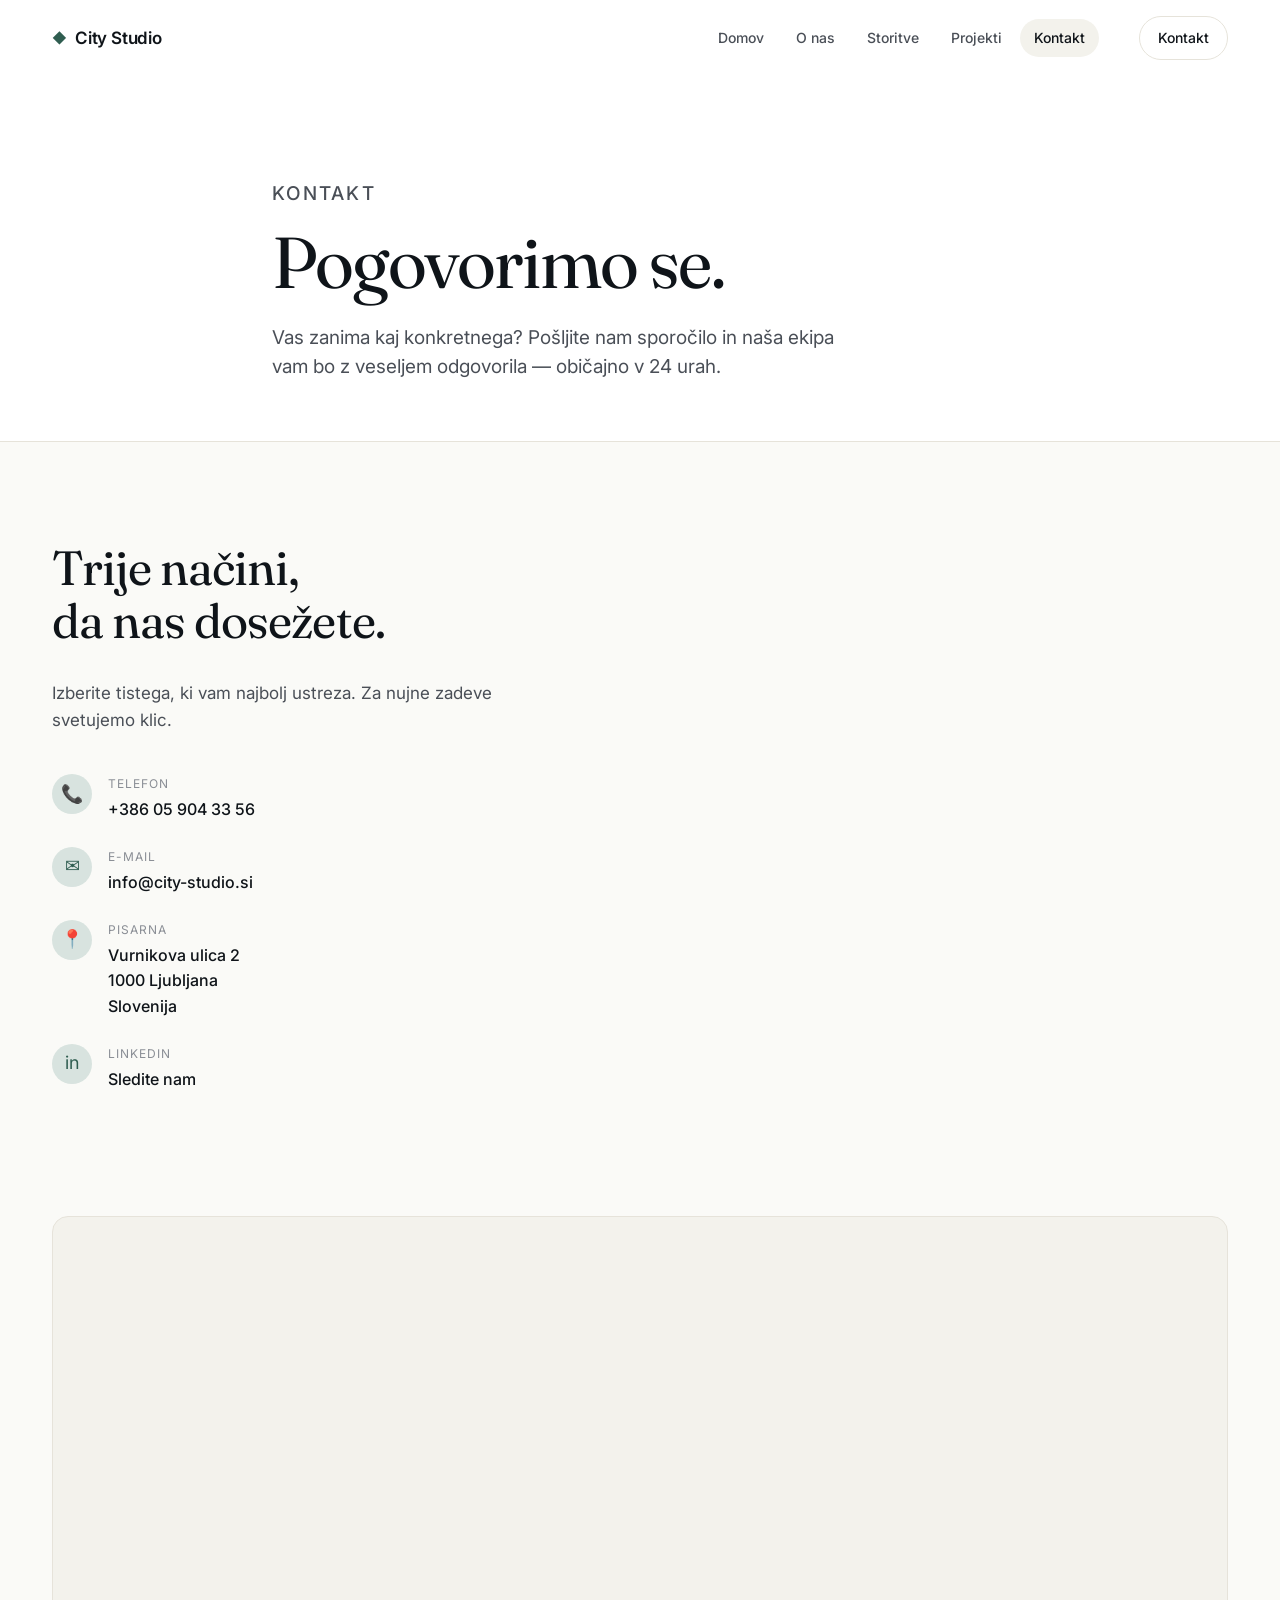
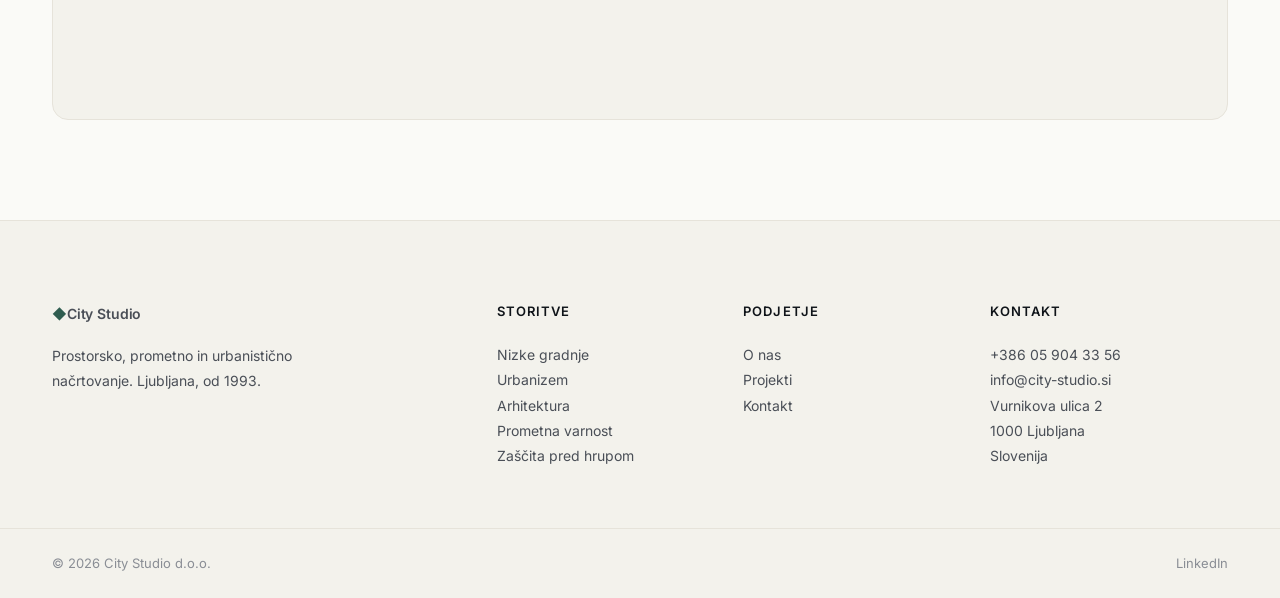
==== kontakt.html @ ad39e1c0 "Add files via upload" ====
<!DOCTYPE html>
<html lang="sl">
<head>
<meta charset="UTF-8" />
<meta name="viewport" content="width=device-width, initial-scale=1.0" />
<title>Kontakt — City Studio</title>
<meta name="description" content="Stopite v stik s City Studio. Pošljite povpraševanje, pokličite ali obiščite našo pisarno v Ljubljani." />
<link rel="preconnect" href="https://fonts.googleapis.com" />
<link rel="preconnect" href="https://fonts.gstatic.com" crossorigin />
<link href="https://fonts.googleapis.com/css2?family=Inter:wght@300;400;500;600;700;800&family=Fraunces:opsz,wght@9..144,300;9..144,400;9..144,500;9..144,600&display=swap" rel="stylesheet" />
<link rel="stylesheet" href="styles.css" />
</head>
<body>

<header class="nav" id="nav">
  <div class="nav__inner">
    <a class="nav__logo" href="index.html"><span class="logo-mark">◆</span><span class="logo-word">City Studio</span></a>
    <nav class="nav__links">
      <a href="index.html">Domov</a>
      <a href="o-nas.html">O nas</a>
      <a href="storitve.html">Storitve</a>
      <a href="projekti.html">Projekti</a>
      <a href="kontakt.html" class="is-active">Kontakt</a>
    </nav>
    <div class="nav__cta">
      <a href="kontakt.html" class="btn btn--ghost btn--sm">Kontakt</a>
    </div>
  </div>
</header>

<section class="page-head">
  <div class="container page-head__inner">
    <p class="eyebrow">Kontakt</p>
    <h1>Pogovorimo se.</h1>
    <p>Vas zanima kaj konkretnega? Pošljite nam sporočilo in naša ekipa vam bo z veseljem odgovorila — običajno v 24 urah.</p>
  </div>
</section>

<section class="contact">
  <div class="container">
    <div class="contact__grid">

      <div class="contact-info">
        <h2>Trije načini,<br/>da nas dosežete.</h2>
        <p>Izberite tistega, ki vam najbolj ustreza. Za nujne zadeve svetujemo klic.</p>

        <div class="contact-detail">
          <div class="contact-detail__icon">📞</div>
          <div class="contact-detail__body">
            <span class="contact-detail__label">Telefon</span>
            <span class="contact-detail__value"><a href="tel:+386059043356">+386 05 904 33 56</a></span>
          </div>
        </div>

        <div class="contact-detail">
          <div class="contact-detail__icon">✉</div>
          <div class="contact-detail__body">
            <span class="contact-detail__label">E-mail</span>
            <span class="contact-detail__value"><a href="mailto:info@city-studio.si">info@city-studio.si</a></span>
          </div>
        </div>

        <div class="contact-detail">
          <div class="contact-detail__icon">📍</div>
          <div class="contact-detail__body">
            <span class="contact-detail__label">Pisarna</span>
            <span class="contact-detail__value">Vurnikova ulica 2<br/>1000 Ljubljana<br/>Slovenija</span>
          </div>
        </div>

        <div class="contact-detail">
          <div class="contact-detail__icon">in</div>
          <div class="contact-detail__body">
            <span class="contact-detail__label">LinkedIn</span>
            <span class="contact-detail__value"><a href="https://www.linkedin.com/company/city-studio1/" target="_blank" rel="noopener">Sledite nam</a></span>
          </div>
        </div>
      </div>

      <form class="contact-form" style="display:none;">
      </form>

    </div>
  </div>
</section>

<section style="padding: 0 0 100px;">
  <div class="container">
    <div style="position: relative; border-radius: var(--radius); overflow: hidden; border: 1px solid var(--line); aspect-ratio: 21/9; background: var(--bg-soft);">
      <iframe
        src="https://www.openstreetmap.org/export/embed.html?bbox=14.495%2C46.045%2C14.515%2C46.055&layer=mapnik&marker=46.050%2C14.505"
        style="width:100%; height:100%; border:0; filter: saturate(0.8);"
        title="Lokacija City Studio">
      </iframe>
    </div>
  </div>
</section>

<footer class="footer">
  <div class="container footer__inner">
    <div class="footer__col">
      <a class="nav__logo" href="index.html"><span class="logo-mark">◆</span><span class="logo-word">City Studio</span></a>
      <p class="footer__tag">Prostorsko, prometno in urbanistično načrtovanje. Ljubljana, od 1993.</p>
    </div>
    <div class="footer__col">
      <h4>Storitve</h4>
      <a href="storitve.html">Nizke gradnje</a>
      <a href="storitve.html">Urbanizem</a>
      <a href="storitve.html">Arhitektura</a>
      <a href="storitve.html">Prometna varnost</a>
      <a href="storitve.html">Zaščita pred hrupom</a>
    </div>
    <div class="footer__col">
      <h4>Podjetje</h4>
      <a href="o-nas.html">O nas</a>
      <a href="projekti.html">Projekti</a>
      <a href="kontakt.html">Kontakt</a>
    </div>
    <div class="footer__col">
      <h4>Kontakt</h4>
      <a href="tel:+386059043356">+386 05 904 33 56</a>
      <a href="mailto:info@city-studio.si">info@city-studio.si</a>
      <p>Vurnikova ulica 2<br/>1000 Ljubljana<br/>Slovenija</p>
    </div>
  </div>
  <div class="footer__bottom">
    <div class="container">
      <span>© 2026 City Studio d.o.o.</span>
      <span><a href="https://www.linkedin.com/company/city-studio1/" target="_blank" rel="noopener">LinkedIn</a></span>
    </div>
  </div>
</footer>

<script src="script.js"></script>
</body>
</html>
---- styles.css ----
/* ============ RESET & BASE ============ */
*, *::before, *::after { box-sizing: border-box; margin: 0; padding: 0; }
html { scroll-behavior: smooth; -webkit-text-size-adjust: 100%; }
body {
  font-family: 'Inter', -apple-system, BlinkMacSystemFont, sans-serif;
  font-size: 16px;
  line-height: 1.6;
  color: var(--ink);
  background: var(--bg);
  -webkit-font-smoothing: antialiased;
  overflow-x: hidden;
}
img { max-width: 100%; display: block; }
a { color: inherit; text-decoration: none; }
button { font: inherit; cursor: pointer; border: none; background: none; }

:root {
  --bg: #fafaf7;
  --bg-soft: #f3f2ec;
  --ink: #0f1419;
  --ink-soft: #4a4f57;
  --ink-mute: #8a8e95;
  --line: #e6e3da;
  --accent: #2f5d50;
  --accent-soft: #d8e3df;
  --white: #ffffff;
  --shadow-sm: 0 1px 2px rgba(15,20,25,0.04), 0 4px 12px rgba(15,20,25,0.04);
  --shadow-md: 0 4px 12px rgba(15,20,25,0.06), 0 12px 32px rgba(15,20,25,0.06);
  --shadow-lg: 0 12px 40px rgba(15,20,25,0.08), 0 24px 60px rgba(15,20,25,0.08);
  --radius: 16px;
  --radius-lg: 24px;
  --radius-sm: 10px;
  --ease: cubic-bezier(0.22, 1, 0.36, 1);
}

.container {
  width: 100%;
  max-width: 1240px;
  margin: 0 auto;
  padding: 0 32px;
}

.eyebrow {
  font-size: 13px;
  font-weight: 500;
  letter-spacing: 0.12em;
  text-transform: uppercase;
  color: var(--accent);
  margin-bottom: 16px;
}
.section-title {
  font-family: 'Fraunces', Georgia, serif;
  font-size: clamp(2rem, 5vw, 3.5rem);
  font-weight: 400;
  line-height: 1.05;
  letter-spacing: -0.02em;
  color: var(--ink);
}
.section-title em { font-style: italic; color: var(--accent); }
.section-title--light { color: var(--white); }
.muted { color: var(--ink-mute); font-weight: 300; }

/* ============ BUTTONS ============ */
.btn {
  display: inline-flex;
  align-items: center;
  gap: 8px;
  padding: 14px 24px;
  border-radius: 999px;
  font-weight: 500;
  font-size: 15px;
  transition: all 0.3s var(--ease);
  white-space: nowrap;
  border: 1px solid transparent;
}
.btn--sm { padding: 10px 18px; font-size: 14px; }
.btn--primary { background: var(--ink); color: var(--white); }
.btn--primary:hover { background: var(--accent); transform: translateY(-1px); }
.btn--ghost { background: transparent; color: var(--ink); border-color: var(--line); }
.btn--ghost:hover { border-color: var(--ink); background: var(--white); }
.btn--white { background: var(--white); color: var(--ink); }
.btn--white:hover { background: var(--accent); color: var(--white); transform: translateY(-1px); }
.btn--ghost-light { background: transparent; color: var(--white); border-color: rgba(255,255,255,0.3); }
.btn--ghost-light:hover { background: rgba(255,255,255,0.1); border-color: var(--white); }
.btn .arrow { transition: transform 0.3s var(--ease); display: inline-block; }
.btn:hover .arrow { transform: translateX(4px); }

/* ============ NAV ============ */
.nav {
  position: fixed;
  top: 0; left: 0; right: 0;
  z-index: 100;
  padding: 16px 0;
  transition: all 0.4s var(--ease);
}
.nav.is-scrolled {
  background: rgba(250, 250, 247, 0.85);
  backdrop-filter: saturate(180%) blur(20px);
  -webkit-backdrop-filter: saturate(180%) blur(20px);
  border-bottom: 1px solid var(--line);
}
.nav__inner {
  max-width: 1240px;
  margin: 0 auto;
  padding: 0 32px;
  display: flex;
  align-items: center;
  gap: 32px;
}
.nav__logo {
  display: flex;
  align-items: center;
  gap: 8px;
  font-weight: 600;
  font-size: 17px;
  letter-spacing: -0.01em;
}
.logo-mark { color: var(--accent); font-size: 14px; }
.logo-img {
  height: 40px;
  width: auto;
  display: block;
  object-fit: contain;
}
.nav__links {
  display: flex;
  gap: 4px;
  margin-left: auto;
  margin-right: 8px;
}
.nav__links a {
  padding: 8px 14px;
  border-radius: 999px;
  font-size: 14px;
  font-weight: 500;
  color: var(--ink-soft);
  transition: all 0.2s var(--ease);
}
.nav__links a:hover { color: var(--ink); background: var(--bg-soft); }
.nav__links a.is-active { color: var(--ink); background: var(--bg-soft); }
.nav__cta { display: flex; align-items: center; }
.nav__burger {
  display: none;
  width: 40px; height: 40px;
  flex-direction: column;
  justify-content: center;
  align-items: center;
  gap: 5px;
  margin-left: auto;
}
.nav__burger span {
  display: block;
  width: 20px; height: 1.5px;
  background: var(--ink);
  transition: all 0.3s var(--ease);
}
.nav__burger.is-open span:nth-child(1) { transform: translateY(6.5px) rotate(45deg); }
.nav__burger.is-open span:nth-child(2) { opacity: 0; }
.nav__burger.is-open span:nth-child(3) { transform: translateY(-6.5px) rotate(-45deg); }

/* ============ HERO ============ */
.hero {
  position: relative;
  min-height: 100vh;
  padding: 160px 0 100px;
  display: flex;
  align-items: center;
  overflow: hidden;
}
.hero__bg {
  position: absolute;
  inset: 0;
  background:
    radial-gradient(circle at 80% 20%, rgba(47,93,80,0.06), transparent 50%),
    radial-gradient(circle at 20% 80%, rgba(216,227,223,0.4), transparent 50%);
  pointer-events: none;
}
.hero__inner {
  position: relative;
  z-index: 2;
  max-width: 900px;
  margin-left: 95px;
}
.hero__eyebrow {
  display: inline-flex;
  align-items: center;
  gap: 10px;
  padding: 8px 14px;
  background: var(--white);
  border: 1px solid var(--line);
  border-radius: 999px;
  font-size: 13px;
  font-weight: 500;
  color: var(--ink-soft);
  margin-bottom: 32px;
  box-shadow: var(--shadow-sm);
}
.hero__eyebrow .dot {
  width: 6px; height: 6px;
  background: var(--accent);
  border-radius: 50%;
  box-shadow: 0 0 0 4px var(--accent-soft);
  animation: pulse 2s ease-in-out infinite;
}
@keyframes pulse {
  0%, 100% { opacity: 1; }
  50% { opacity: 0.5; }
}
.hero__title {
  font-family: 'Fraunces', Georgia, serif;
  font-size: clamp(3rem, 9vw, 7rem);
  font-weight: 400;
  line-height: 0.98;
  letter-spacing: -0.035em;
  margin-bottom: 32px;
  color: var(--ink);
}
.hero__lede {
  font-size: clamp(17px, 1.6vw, 21px);
  line-height: 1.55;
  color: var(--ink-soft);
  max-width: 620px;
  margin-bottom: 40px;
}
.hero__actions {
  display: flex;
  gap: 12px;
  flex-wrap: wrap;
}
.hero__scroll {
  position: absolute;
  bottom: -60px;
  left: 32px;
  display: flex;
  align-items: center;
  gap: 12px;
  font-size: 12px;
  letter-spacing: 0.15em;
  text-transform: uppercase;
  color: var(--ink-mute);
  font-weight: 500;
}
.hero__scroll .line {
  width: 60px;
  height: 1px;
  background: var(--ink-mute);
  position: relative;
  overflow: hidden;
}
.hero__scroll .line::after {
  content: '';
  position: absolute;
  top: 0; left: -100%;
  width: 100%; height: 100%;
  background: var(--ink);
  animation: slideLine 2.5s var(--ease) infinite;
}
@keyframes slideLine {
  to { left: 100%; }
}
.hero__photo {
  position: absolute;
  top: 50%; left: 65%;
  width: 28%;
  height: 48%;
  transform: translate(calc(-50% - 40px), -50%) scale(1);
  transform-origin: center center;
  border-radius: var(--radius-lg);
  overflow: hidden;
  box-shadow: var(--shadow-lg);
  z-index: 1;
  transition: none !important;
}
.hero__photo img {
  width: 100%; height: 100%;
  object-fit: cover;
  filter: saturate(0.85) contrast(1.05);
}
@media (max-width: 900px) {
  .hero__photo { display: none; }
  .hero { padding: 120px 0 60px; }
}

/* ============ TRUSTED ============ */
.trusted {
  padding: 60px 0;
  border-top: 1px solid var(--line);
  border-bottom: 1px solid var(--line);
  background: var(--white);
}
.trusted__label {
  font-size: 12px;
  letter-spacing: 0.15em;
  text-transform: uppercase;
  color: var(--ink-mute);
  text-align: center;
  margin-bottom: 28px;
  font-weight: 500;
}
.trusted__logos {
  display: flex;
  flex-wrap: wrap;
  justify-content: center;
  align-items: center;
  gap: 48px;
  font-family: 'Fraunces', Georgia, serif;
  font-size: 22px;
  font-weight: 500;
  color: var(--ink-soft);
  font-style: italic;
}
.trusted__logos span {
  opacity: 0.7;
  transition: opacity 0.3s var(--ease);
}
.trusted__logos span:hover { opacity: 1; }
@media (max-width: 700px) {
  .trusted__logos { gap: 24px; font-size: 18px; }
}

/* ============ STATS ============ */
.stats {
  padding: 140px 0 100px;
  position: relative;
}
.stats__head { max-width: 700px; margin-bottom: 80px; }
.stats__grid {
  display: grid;
  grid-template-columns: repeat(4, 1fr);
  gap: 1px;
  background: var(--line);
  border-top: 1px solid var(--line);
  border-bottom: 1px solid var(--line);
}
.stat {
  background: var(--bg);
  padding: 48px 32px;
  transition: background 0.3s var(--ease);
}
.stat:hover { background: var(--white); }
.stat__num {
  font-family: 'Fraunces', Georgia, serif;
  font-size: clamp(3rem, 6vw, 5rem);
  font-weight: 400;
  line-height: 1;
  letter-spacing: -0.03em;
  color: var(--ink);
  margin-bottom: 16px;
}
.stat__num::after {
  content: '+';
  color: var(--accent);
  margin-left: 4px;
}
.stat__label {
  font-size: 14px;
  color: var(--ink-soft);
  line-height: 1.4;
}
@media (max-width: 800px) {
  .stats__grid { grid-template-columns: repeat(2, 1fr); }
}
@media (max-width: 480px) {
  .stats__grid { grid-template-columns: 1fr; }
}

/* ============ SERVICES ============ */
.services { padding: 100px 0; background: var(--white); }
.services__head { max-width: 700px; margin-bottom: 64px; }
.services__grid {
  display: grid;
  grid-template-columns: repeat(3, 1fr);
  gap: 20px;
}
.service-card {
  position: relative;
  padding: 36px 32px;
  background: var(--bg);
  border-radius: var(--radius);
  border: 1px solid var(--line);
  transition: all 0.4s var(--ease);
  display: flex;
  flex-direction: column;
  gap: 16px;
  min-height: 240px;
}
.service-card:hover {
  background: var(--white);
  border-color: var(--accent);
  transform: translateY(-4px);
  box-shadow: var(--shadow-md);
}
.service-card__num {
  font-family: 'Fraunces', Georgia, serif;
  font-size: 14px;
  font-style: italic;
  color: var(--accent);
  letter-spacing: 0.05em;
}
.service-card h3 {
  font-size: 22px;
  font-weight: 600;
  letter-spacing: -0.015em;
  color: var(--ink);
}
.service-card p {
  font-size: 15px;
  color: var(--ink-soft);
  line-height: 1.55;
}
.service-card__arrow {
  margin-top: auto;
  font-size: 20px;
  color: var(--ink);
  transition: transform 0.3s var(--ease);
}
.service-card:hover .service-card__arrow {
  transform: translateX(6px);
  color: var(--accent);
}
@media (max-width: 900px) { .services__grid { grid-template-columns: repeat(2, 1fr); } }
@media (max-width: 600px) { .services__grid { grid-template-columns: 1fr; } }

/* ============ FEATURED PROJECTS ============ */
.featured {
  padding: 100px 0;
  background: var(--bg);
  overflow: hidden;
}
.featured__head { margin-bottom: 56px; }
.featured__track {
  display: flex;
  gap: 24px;
  padding: 0 32px 24px;
  overflow-x: auto;
  scroll-snap-type: x mandatory;
  scrollbar-width: none;
  cursor: grab;
}
.featured__track::-webkit-scrollbar { display: none; }
.featured__track.is-dragging { cursor: grabbing; }
.project-card {
  flex: 0 0 380px;
  scroll-snap-align: start;
  background: var(--white);
  border-radius: var(--radius);
  overflow: hidden;
  border: 1px solid var(--line);
  transition: all 0.4s var(--ease);
}
.project-card:hover {
  transform: translateY(-6px);
  box-shadow: var(--shadow-md);
}
.project-card__img {
  height: 260px;
  overflow: hidden;
  position: relative;
}
.project-card__img img {
  width: 100%; height: 100%;
  object-fit: cover;
  transition: transform 0.6s var(--ease);
}
.project-card:hover .project-card__img img { transform: scale(1.05); }
.project-card__body { padding: 24px 28px 28px; }
.project-card__tag {
  display: inline-block;
  font-size: 12px;
  font-weight: 500;
  letter-spacing: 0.05em;
  color: var(--accent);
  background: var(--accent-soft);
  padding: 4px 10px;
  border-radius: 999px;
  margin-bottom: 12px;
}
.project-card h3 {
  font-size: 18px;
  font-weight: 600;
  line-height: 1.3;
  color: var(--ink);
  margin-bottom: 8px;
}
.project-card p {
  font-size: 14px;
  color: var(--ink-soft);
  line-height: 1.5;
}
.featured__more { margin-top: 48px; text-align: center; }

/* ============ TESTIMONIAL ============ */
.testimonial {
  padding: 120px 0;
  background: var(--white);
}
.testimonial__inner {
  max-width: 860px;
  margin: 0 auto;
  text-align: center;
  position: relative;
}
.quote-mark {
  font-family: 'Fraunces', Georgia, serif;
  font-size: 120px;
  line-height: 0.5;
  color: var(--accent);
  display: block;
  margin-bottom: 24px;
  font-style: italic;
}
.testimonial__inner blockquote {
  font-family: 'Fraunces', Georgia, serif;
  font-size: clamp(22px, 3vw, 32px);
  font-weight: 400;
  line-height: 1.35;
  color: var(--ink);
  letter-spacing: -0.01em;
  margin-bottom: 40px;
}
.testimonial__who {
  display: flex;
  align-items: center;
  gap: 16px;
  justify-content: center;
}
.testimonial__avatar {
  width: 52px; height: 52px;
  border-radius: 50%;
  background: var(--accent);
  color: var(--white);
  display: flex;
  align-items: center;
  justify-content: center;
  font-weight: 600;
  font-size: 20px;
}
.testimonial__name { font-weight: 600; color: var(--ink); }
.testimonial__role { font-size: 14px; color: var(--ink-mute); }

/* ============ CTA ============ */
.cta {
  padding: 120px 0;
  background: var(--ink);
  color: var(--white);
  position: relative;
  overflow: hidden;
}
.cta::before {
  content: '';
  position: absolute;
  top: -50%; right: -20%;
  width: 800px; height: 800px;
  background: radial-gradient(circle, var(--accent) 0%, transparent 60%);
  opacity: 0.4;
  pointer-events: none;
}
.cta__inner { position: relative; z-index: 1; text-align: center; }
.cta__sub {
  font-size: 18px;
  color: rgba(255,255,255,0.7);
  margin: 24px 0 40px;
}
.cta__actions {
  display: flex;
  gap: 12px;
  justify-content: center;
  flex-wrap: wrap;
}

/* ============ FOOTER ============ */
.footer {
  background: var(--bg-soft);
  padding: 80px 0 0;
  border-top: 1px solid var(--line);
}
.footer__inner {
  display: grid;
  grid-template-columns: 2fr 1fr 1fr 1.2fr;
  gap: 48px;
  padding-bottom: 60px;
}
.footer__col h4 {
  font-size: 13px;
  font-weight: 600;
  letter-spacing: 0.08em;
  text-transform: uppercase;
  color: var(--ink);
  margin-bottom: 20px;
}
.footer__col a, .footer__col p {
  display: block;
  font-size: 14px;
  color: var(--ink-soft);
  line-height: 1.8;
  transition: color 0.2s var(--ease);
}
.footer__col a:hover { color: var(--accent); }
.footer__tag {
  font-size: 15px;
  color: var(--ink-soft);
  line-height: 1.55;
  margin-top: 16px;
  max-width: 280px;
}
.footer__bottom {
  border-top: 1px solid var(--line);
  padding: 24px 0;
  font-size: 13px;
  color: var(--ink-mute);
}
.footer__bottom .container {
  display: flex;
  justify-content: space-between;
  align-items: center;
}
.footer__bottom a:hover { color: var(--accent); }
@media (max-width: 800px) {
  .footer__inner { grid-template-columns: 1fr 1fr; }
}
@media (max-width: 500px) {
  .footer__inner { grid-template-columns: 1fr; }
  .footer__bottom .container { flex-direction: column; gap: 8px; }
}

/* ============ PAGE-SPECIFIC: page header ============ */
.page-head {
  padding: 180px 0 60px;
  background: var(--white);
  border-bottom: 1px solid var(--line);
}
.page-head__inner { max-width: 800px; }
.page-head h1 {
  font-family: 'Fraunces', Georgia, serif;
  font-size: clamp(2.5rem, 6vw, 4.5rem);
  font-weight: 400;
  line-height: 1.05;
  letter-spacing: -0.025em;
  margin-bottom: 24px;
}
.page-head p {
  font-size: 19px;
  color: var(--ink-soft);
  line-height: 1.5;
  max-width: 600px;
}

/* ============ ABOUT / TEAM ============ */
.about-intro { padding: 100px 0; }
.about-intro__grid {
  display: grid;
  grid-template-columns: 1fr 1.4fr;
  gap: 80px;
  align-items: start;
}
.about-intro h2 {
  font-family: 'Fraunces', Georgia, serif;
  font-size: clamp(2rem, 4vw, 2.8rem);
  font-weight: 400;
  line-height: 1.15;
  letter-spacing: -0.02em;
  position: sticky;
  top: 120px;
}
.about-intro p {
  font-size: 18px;
  line-height: 1.65;
  color: var(--ink-soft);
  margin-bottom: 24px;
}
.about-intro p strong { color: var(--ink); font-weight: 500; }
@media (max-width: 800px) {
  .about-intro__grid { grid-template-columns: 1fr; gap: 32px; }
  .about-intro h2 { position: static; }
}

.team { padding: 100px 0; background: var(--white); }
.team__head { max-width: 700px; margin-bottom: 56px; }
.team__grid {
  display: grid;
  grid-template-columns: repeat(3, 1fr);
  gap: 20px;
}
.team-card {
  background: var(--bg);
  border: 1px solid var(--line);
  border-radius: var(--radius);
  padding: 32px 28px;
  transition: all 0.4s var(--ease);
  position: relative;
  overflow: hidden;
}
.team-card:hover {
  transform: translateY(-4px);
  box-shadow: var(--shadow-md);
  border-color: var(--accent);
}
.team-card__avatar {
  width: 64px; height: 64px;
  border-radius: 50%;
  background: var(--accent-soft);
  color: var(--accent);
  display: flex;
  align-items: center;
  justify-content: center;
  font-family: 'Fraunces', Georgia, serif;
  font-size: 24px;
  font-weight: 500;
  margin-bottom: 20px;
}
.team-card h3 {
  font-size: 20px;
  font-weight: 600;
  margin-bottom: 4px;
  color: var(--ink);
}
.team-card__role {
  font-size: 13px;
  color: var(--accent);
  font-weight: 500;
  margin-bottom: 20px;
  display: block;
}
.team-card__stats {
  display: flex;
  flex-direction: column;
  gap: 10px;
  margin-bottom: 20px;
}
.stat-row {
  display: flex;
  justify-content: space-between;
  font-size: 13px;
  color: var(--ink-soft);
}
.stat-row__bar {
  flex: 1;
  height: 4px;
  background: var(--line);
  border-radius: 2px;
  margin: 0 12px;
  overflow: hidden;
  position: relative;
}
.stat-row__bar::after {
  content: '';
  position: absolute;
  top: 0; left: 0; bottom: 0;
  width: var(--w, 0%);
  background: var(--accent);
  border-radius: 2px;
}
.team-card__detail {
  font-size: 13px;
  color: var(--ink-mute);
  padding-top: 16px;
  border-top: 1px solid var(--line);
  line-height: 1.5;
}
.team-card__detail span { display: block; margin-bottom: 4px; }
.team-card__detail b { color: var(--ink); font-weight: 500; }
@media (max-width: 900px) { .team__grid { grid-template-columns: repeat(2, 1fr); } }
@media (max-width: 600px) { .team__grid { grid-template-columns: 1fr; } }

/* ============ PROJECTS PAGE ============ */
.projects-filter {
  padding: 32px 0;
  background: var(--white);
  border-bottom: 1px solid var(--line);
  position: sticky;
  top: 72px;
  z-index: 50;
}
.projects-filter__row {
  display: flex;
  gap: 8px;
  flex-wrap: wrap;
  align-items: center;
}
.projects-filter__label {
  font-size: 13px;
  color: var(--ink-mute);
  margin-right: 12px;
  font-weight: 500;
}
.filter-btn {
  padding: 8px 16px;
  border-radius: 999px;
  font-size: 13px;
  font-weight: 500;
  color: var(--ink-soft);
  background: transparent;
  border: 1px solid var(--line);
  transition: all 0.2s var(--ease);
}
.filter-btn:hover { border-color: var(--ink); color: var(--ink); }
.filter-btn.is-active {
  background: var(--ink);
  border-color: var(--ink);
  color: var(--white);
}

.projects-list { padding: 60px 0 120px; }
.projects-list__grid {
  display: grid;
  grid-template-columns: repeat(2, 1fr);
  gap: 16px;
}
.project-row {
  display: flex;
  align-items: center;
  gap: 24px;
  padding: 24px;
  background: var(--white);
  border: 1px solid var(--line);
  border-radius: var(--radius-sm);
  transition: all 0.3s var(--ease);
  cursor: pointer;
}
.project-row:hover {
  border-color: var(--accent);
  transform: translateX(4px);
}
.project-row__num {
  font-family: 'Fraunces', Georgia, serif;
  font-size: 14px;
  font-style: italic;
  color: var(--ink-mute);
  min-width: 36px;
}
.project-row__body { flex: 1; }
.project-row__body h3 {
  font-size: 16px;
  font-weight: 500;
  line-height: 1.4;
  color: var(--ink);
  margin-bottom: 4px;
}
.project-row__body p {
  font-size: 13px;
  color: var(--ink-mute);
}
.project-row__arrow {
  color: var(--ink-mute);
  transition: all 0.3s var(--ease);
}
.project-row:hover .project-row__arrow { color: var(--accent); transform: translateX(4px); }
@media (max-width: 700px) {
  .projects-list__grid { grid-template-columns: 1fr; }
}

/* ============ CONTACT ============ */
.contact { padding: 100px 0; }
.contact__grid {
  display: grid;
  grid-template-columns: 1fr 1.2fr;
  gap: 80px;
  align-items: start;
}
.contact-info h2 {
  font-family: 'Fraunces', Georgia, serif;
  font-size: clamp(2rem, 4vw, 3rem);
  font-weight: 400;
  line-height: 1.1;
  letter-spacing: -0.02em;
  margin-bottom: 32px;
}
.contact-info p {
  font-size: 17px;
  color: var(--ink-soft);
  line-height: 1.6;
  margin-bottom: 40px;
}
.contact-detail {
  display: flex;
  gap: 16px;
  margin-bottom: 24px;
  align-items: flex-start;
}
.contact-detail__icon {
  width: 40px; height: 40px;
  border-radius: 50%;
  background: var(--accent-soft);
  color: var(--accent);
  display: flex;
  align-items: center;
  justify-content: center;
  flex-shrink: 0;
  font-size: 18px;
}
.contact-detail__body { flex: 1; }
.contact-detail__label {
  font-size: 12px;
  text-transform: uppercase;
  letter-spacing: 0.08em;
  color: var(--ink-mute);
  margin-bottom: 4px;
  display: block;
}
.contact-detail__value {
  font-size: 16px;
  color: var(--ink);
  font-weight: 500;
}
.contact-detail__value a:hover { color: var(--accent); }

.contact-form {
  background: var(--white);
  border: 1px solid var(--line);
  border-radius: var(--radius);
  padding: 40px;
  box-shadow: var(--shadow-sm);
}
.form-row {
  display: grid;
  grid-template-columns: 1fr 1fr;
  gap: 16px;
  margin-bottom: 16px;
}
.form-group { margin-bottom: 16px; }
.form-group label {
  display: block;
  font-size: 13px;
  font-weight: 500;
  color: var(--ink);
  margin-bottom: 6px;
}
.form-group input, .form-group textarea, .form-group select {
  width: 100%;
  padding: 12px 14px;
  background: var(--bg);
  border: 1px solid var(--line);
  border-radius: var(--radius-sm);
  font: inherit;
  font-size: 15px;
  color: var(--ink);
  transition: all 0.2s var(--ease);
}
.form-group input:focus, .form-group textarea:focus, .form-group select:focus {
  outline: none;
  border-color: var(--accent);
  background: var(--white);
}
.form-group textarea { min-height: 140px; resize: vertical; }
.contact-form .btn { width: 100%; justify-content: center; margin-top: 8px; }
@media (max-width: 800px) {
  .contact__grid { grid-template-columns: 1fr; gap: 48px; }
  .form-row { grid-template-columns: 1fr; }
}

/* ============ STORITVE ============ */
.services-detail { padding: 100px 0; }
.service-block {
  display: grid;
  grid-template-columns: 1fr 1.5fr;
  gap: 60px;
  padding: 60px 0;
  border-top: 1px solid var(--line);
}
.service-block:first-child { border-top: none; padding-top: 0; }
.service-block__num {
  font-family: 'Fraunces', Georgia, serif;
  font-size: 14px;
  font-style: italic;
  color: var(--accent);
  margin-bottom: 12px;
}
.service-block h2 {
  font-family: 'Fraunces', Georgia, serif;
  font-size: clamp(1.8rem, 3.5vw, 2.5rem);
  font-weight: 400;
  line-height: 1.15;
  letter-spacing: -0.015em;
  color: var(--ink);
}
.service-block__body p {
  font-size: 16px;
  line-height: 1.7;
  color: var(--ink-soft);
  margin-bottom: 16px;
}
.service-block__body ul {
  list-style: none;
  margin-top: 24px;
}
.service-block__body li {
  padding: 12px 0;
  border-bottom: 1px solid var(--line);
  font-size: 15px;
  color: var(--ink-soft);
  display: flex;
  align-items: center;
  gap: 12px;
}
.service-block__body li::before {
  content: '→';
  color: var(--accent);
  font-weight: 600;
}
@media (max-width: 800px) {
  .service-block { grid-template-columns: 1fr; gap: 24px; }
}

/* ============ REVEAL ANIMATIONS ============ */
.reveal {
  opacity: 0;
  transform: translateY(24px);
  transition: opacity 0.8s var(--ease), transform 0.8s var(--ease);
}
.reveal.is-visible {
  opacity: 1;
  transform: translateY(0);
}

/* ============ MOBILE NAV ============ */
@media (max-width: 900px) {
  .nav__links, .nav__cta { display: none; }
  .nav__burger { display: flex; }
  .nav__links.is-open {
    display: flex;
    flex-direction: column;
    position: absolute;
    top: 100%; left: 0; right: 0;
    background: var(--white);
    padding: 16px 24px 24px;
    border-bottom: 1px solid var(--line);
    box-shadow: var(--shadow-md);
  }
  .nav__links.is-open a { padding: 14px; }
}
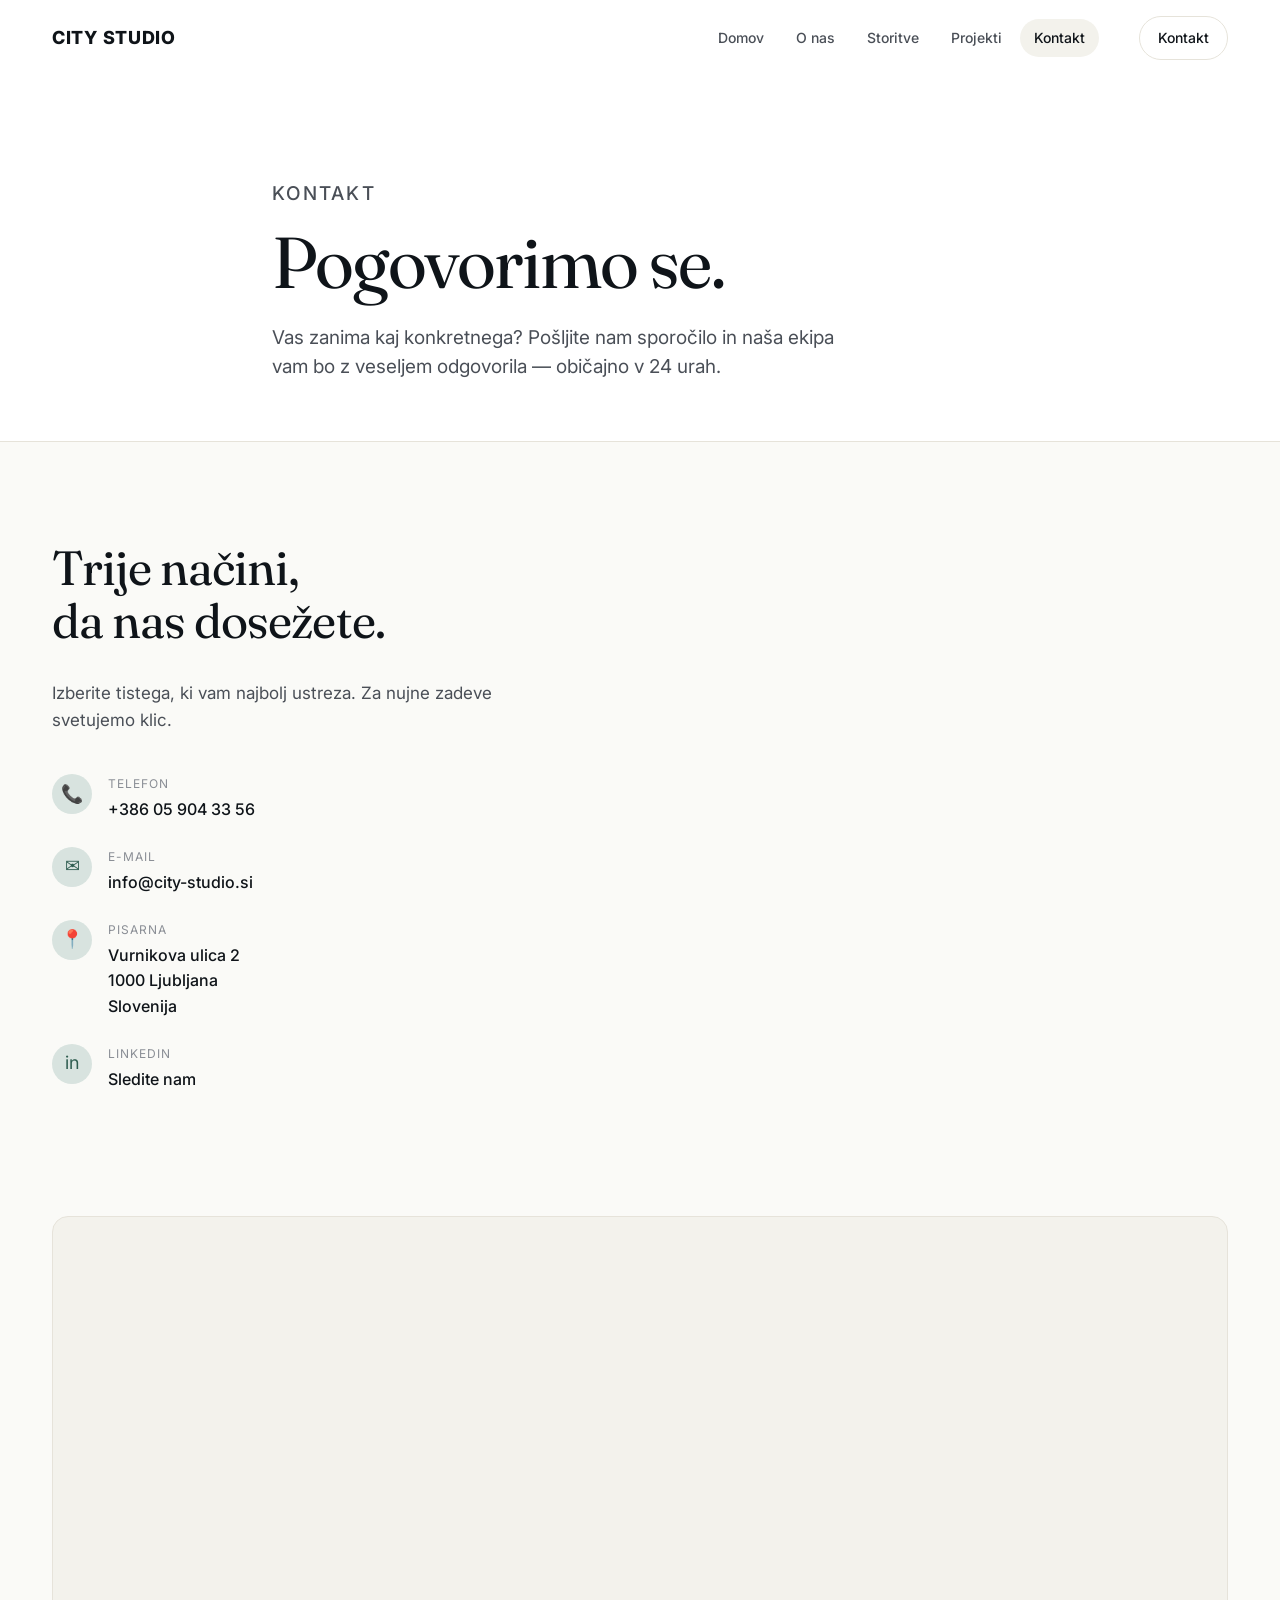
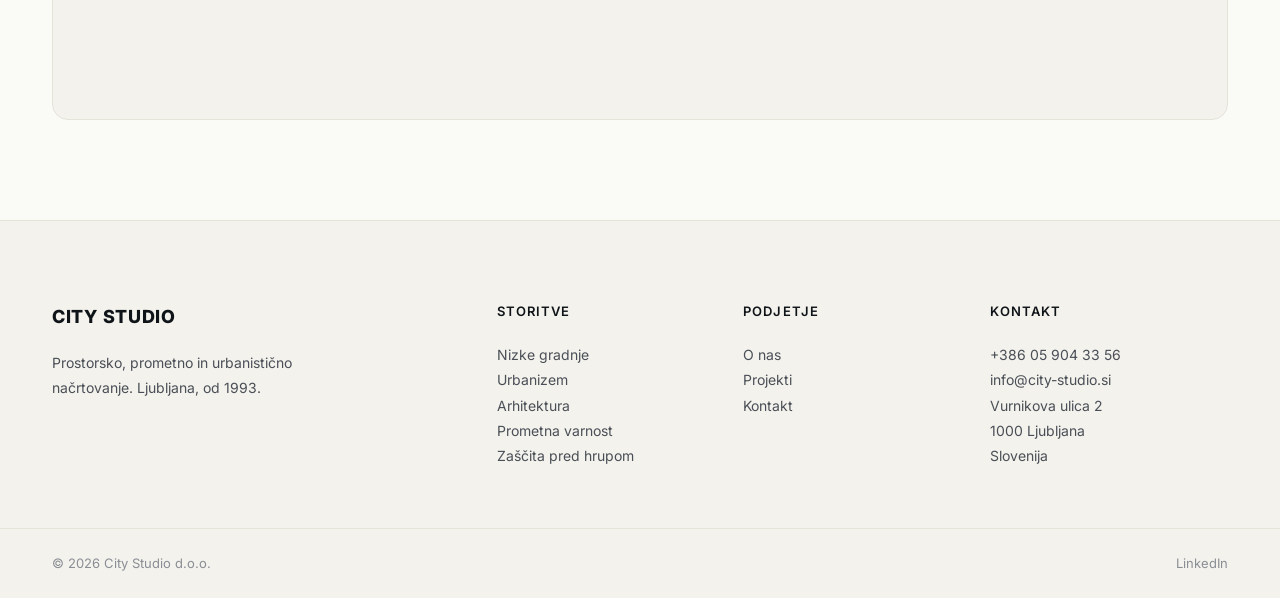
==== commit 3205d46d: "Replace image logo with CITY STUDIO bold text" ====
--- a/kontakt.html
+++ b/kontakt.html
@@ -14,7 +14,7 @@
 
 <header class="nav" id="nav">
   <div class="nav__inner">
-    <a class="nav__logo" href="index.html"><span class="logo-mark">◆</span><span class="logo-word">City Studio</span></a>
+    <a class="nav__logo" href="index.html"><span class="logo-text">CITY STUDIO</span></a>
     <nav class="nav__links">
       <a href="index.html">Domov</a>
       <a href="o-nas.html">O nas</a>
@@ -99,7 +99,7 @@
 <footer class="footer">
   <div class="container footer__inner">
     <div class="footer__col">
-      <a class="nav__logo" href="index.html"><span class="logo-mark">◆</span><span class="logo-word">City Studio</span></a>
+      <a class="nav__logo" href="index.html"><span class="logo-text">CITY STUDIO</span></a>
       <p class="footer__tag">Prostorsko, prometno in urbanistično načrtovanje. Ljubljana, od 1993.</p>
     </div>
     <div class="footer__col">
--- a/styles.css
+++ b/styles.css
@@ -116,6 +116,7 @@
   letter-spacing: -0.01em;
 }
 .logo-mark { color: var(--accent); font-size: 14px; }
+.logo-text { font-size: 18px; font-weight: 800; letter-spacing: 0.04em; color: var(--ink); text-transform: uppercase; }
 .logo-img {
   height: 40px;
   width: auto;
